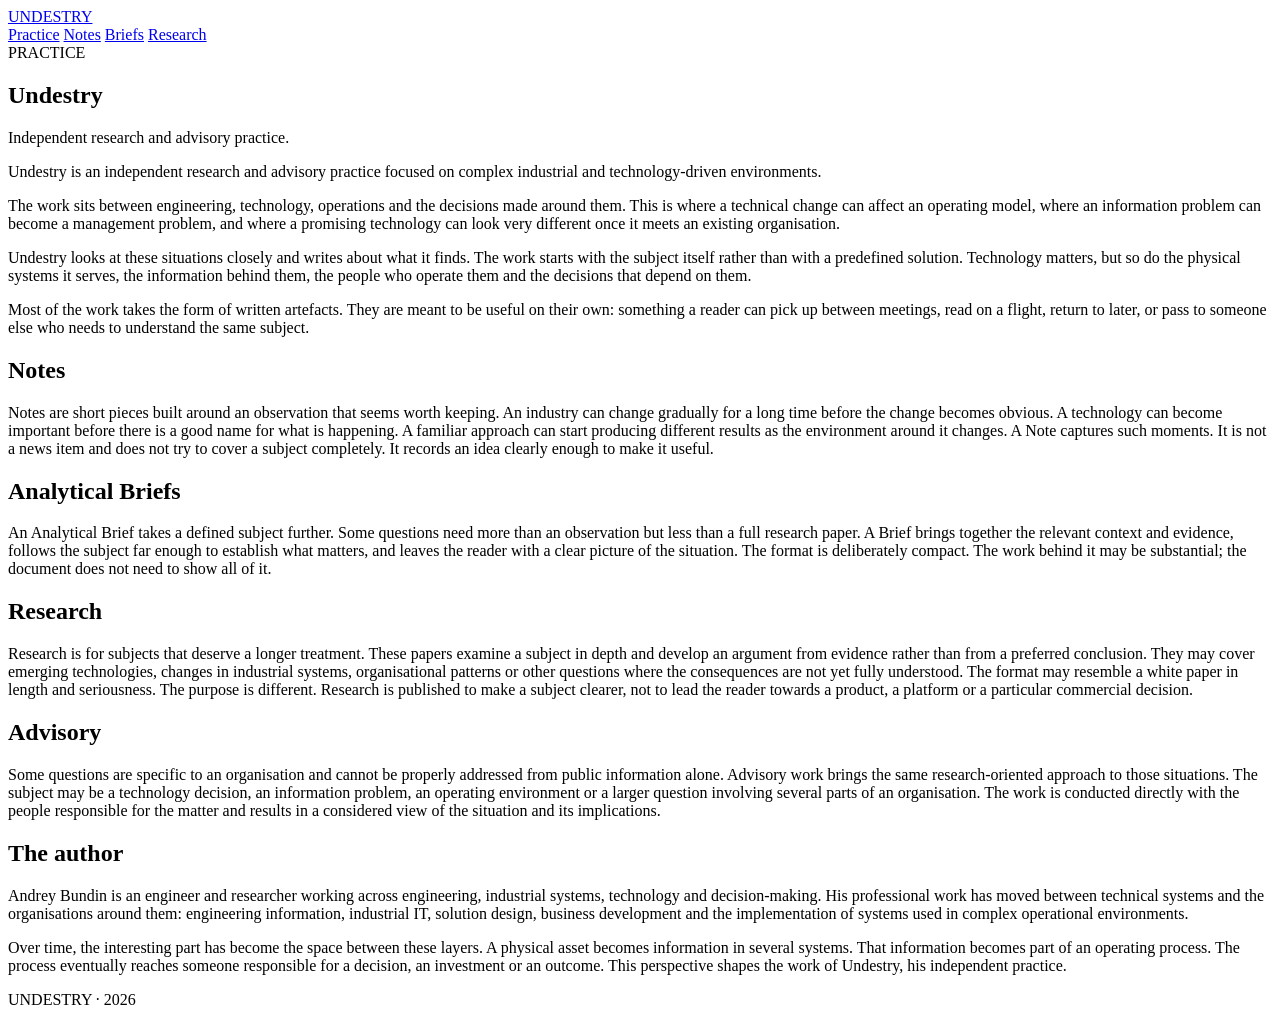
==== practice/index.html @ f784e0db "Create index.html for Undestry practice website This HTML file serves as the main structure for the " ====
<!DOCTYPE html>

<html lang="en">

<head>
    <meta charset="UTF-8">
    <meta name="viewport" content="width=device-width, initial-scale=1.0">

<title>Practice — Undestry</title>

<link rel="preconnect" href="https://fonts.googleapis.com">
<link rel="preconnect" href="https://fonts.gstatic.com" crossorigin>

<link href="https://fonts.googleapis.com/css2?family=IBM+Plex+Mono:wght@400;500&family=IBM+Plex+Sans:wght@400;500&family=IBM+Plex+Serif:wght@400;500&display=swap" rel="stylesheet">

<link rel="stylesheet" href="style.css">

</head>

<body>

<header class="site-header">

    <a href="index.html" class="logo">
        UNDESTRY
    </a>

   <nav>
    <a href="practice.html">Practice</a>
    <a href="notes.html">Notes</a>
    <a href="briefs.html">Briefs</a>
    <a href="research.html">Research</a>
</nav>

</header>


<main class="article-page">

    <article>

        <div class="article-meta">
            PRACTICE
        </div>

        <h1>
            Undestry
        </h1>

        <p class="article-subtitle">
            Independent research and advisory practice.
        </p>


        <div class="article-body">

            <p>
                Undestry is an independent research and advisory practice
                focused on complex industrial and technology-driven environments.
            </p>

            <p>
                The work sits between engineering, technology, operations and
                the decisions made around them. This is where a technical change
                can affect an operating model, where an information problem can
                become a management problem, and where a promising technology can
                look very different once it meets an existing organisation.
            </p>

            <p>
                Undestry looks at these situations closely and writes about what
                it finds. The work starts with the subject itself rather than
                with a predefined solution. Technology matters, but so do the
                physical systems it serves, the information behind them, the
                people who operate them and the decisions that depend on them.
            </p>

            <p>
                Most of the work takes the form of written artefacts. They are
                meant to be useful on their own: something a reader can pick up
                between meetings, read on a flight, return to later, or pass to
                someone else who needs to understand the same subject.
            </p>


            <h2>Notes</h2>

            <p>
                Notes are short pieces built around an observation that seems
                worth keeping. An industry can change gradually for a long time before the
                change becomes obvious. A technology can become important before
                there is a good name for what is happening. A familiar approach
                can start producing different results as the environment around
                it changes. A Note captures such moments. It is not a news item and does not
                try to cover a subject completely. It records an idea clearly
                enough to make it useful.
            </p>


            <h2>Analytical Briefs</h2>

            <p>
                An Analytical Brief takes a defined subject further. Some questions need more than an observation but less than a full
                research paper. A Brief brings together the relevant context and
                evidence, follows the subject far enough to establish what
                matters, and leaves the reader with a clear picture of the
                situation. The format is deliberately compact. The work behind it may be
                substantial; the document does not need to show all of it.
            </p>


            <h2>Research</h2>

            <p>
                Research is for subjects that deserve a longer treatment. These papers examine a subject in depth and develop an argument
                from evidence rather than from a preferred conclusion. They may
                cover emerging technologies, changes in industrial systems,
                organisational patterns or other questions where the consequences
                are not yet fully understood. The format may resemble a white paper in length and seriousness.
                The purpose is different. Research is published to make a subject
                clearer, not to lead the reader towards a product, a platform or
                a particular commercial decision.
            </p>


            <h2>Advisory</h2>

            <p>
                Some questions are specific to an organisation and cannot be
                properly addressed from public information alone. Advisory work brings the same research-oriented approach to those
                situations. The subject may be a technology decision, an
                information problem, an operating environment or a larger question
                involving several parts of an organisation. The work is conducted directly with the people responsible for
                the matter and results in a considered view of the situation and
                its implications.
            </p>


            <h2>The author</h2>

            <p>
                Andrey Bundin is an engineer and researcher working across
                engineering, industrial systems, technology and decision-making. His professional work has moved between technical systems and
                the organisations around them: engineering information, industrial
                IT, solution design, business development and the implementation
                of systems used in complex operational environments.
            </p>

            <p>
                Over time, the interesting part has become the space between these
                layers. A physical asset becomes information in several systems.
                That information becomes part of an operating process. The process
                eventually reaches someone responsible for a decision, an investment
                or an outcome. This perspective shapes the work of Undestry, his independent
                practice.
            </p>

        </div>

    </article>

</main>


<footer>

    <div class="meta">
        UNDESTRY · 2026
    </div>

</footer>

</body>

</html>
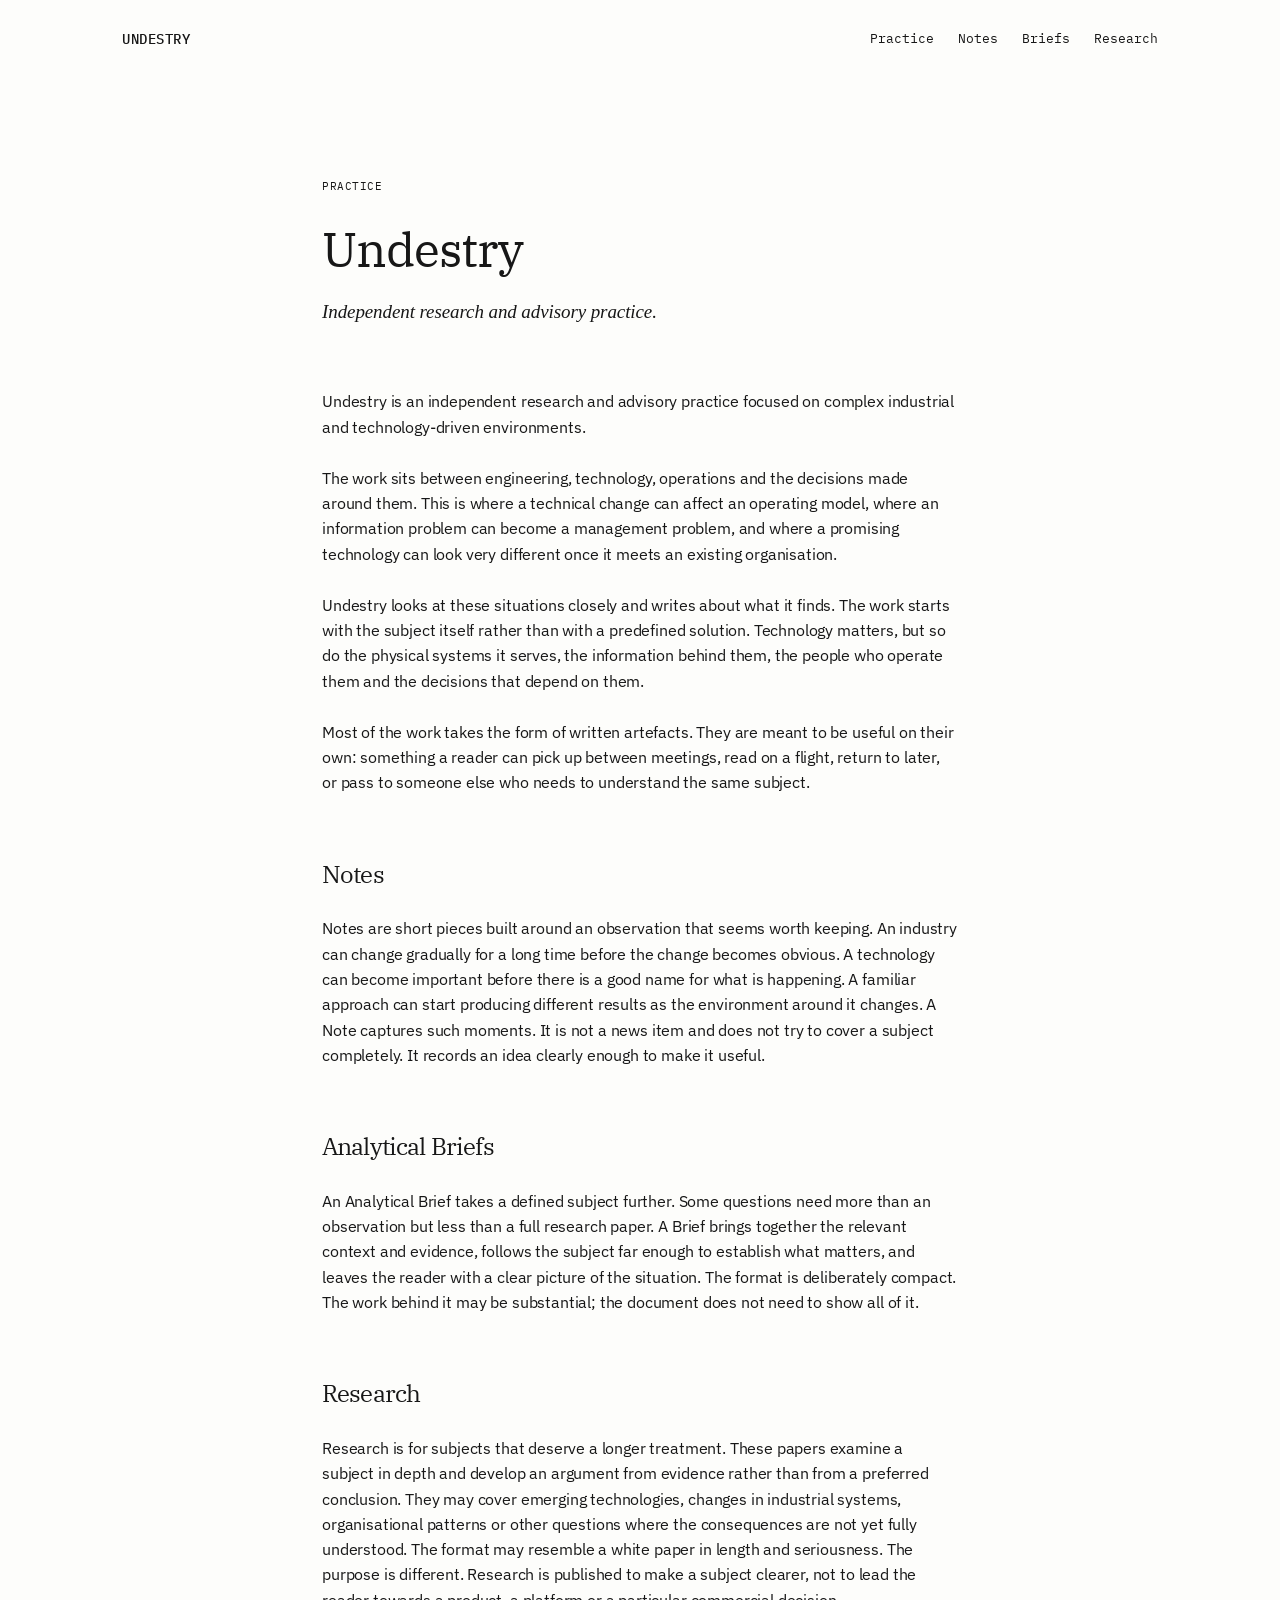
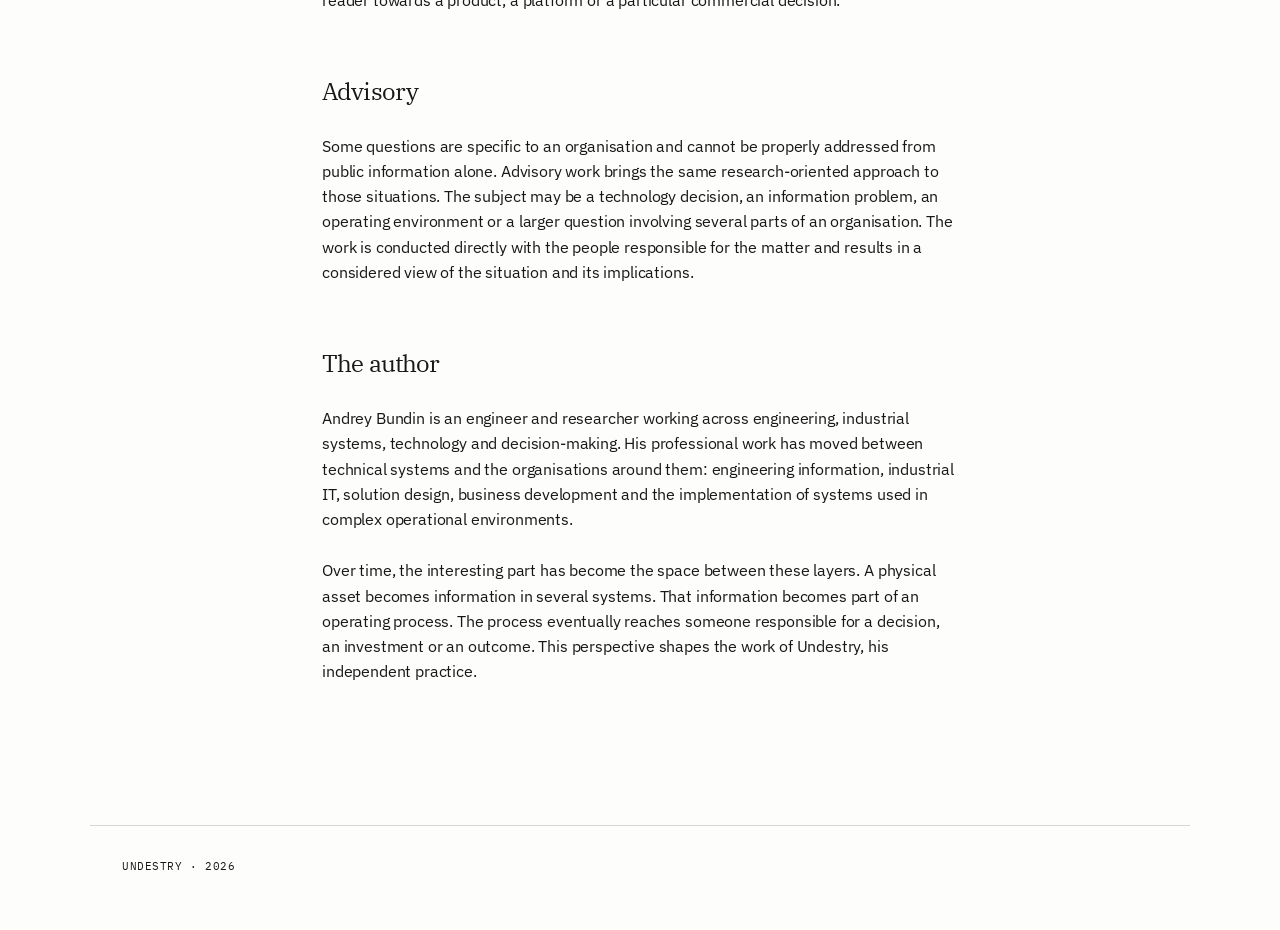
==== commit 5bc6bc62: "Update stylesheet link path in index.html" ====
--- a/practice/index.html
+++ b/practice/index.html
@@ -13,7 +13,7 @@
 
 <link href="https://fonts.googleapis.com/css2?family=IBM+Plex+Mono:wght@400;500&family=IBM+Plex+Sans:wght@400;500&family=IBM+Plex+Serif:wght@400;500&display=swap" rel="stylesheet">
 
-<link rel="stylesheet" href="style.css">
+<link rel="stylesheet" href="../style.css">
 
 </head>
 
--- a/style.css
+++ b/style.css
@@ -0,0 +1,298 @@
+/* --------------------------------
+   Base
+-------------------------------- */
+
+* {
+    box-sizing: border-box;
+}
+
+html {
+    scroll-behavior: smooth;
+}
+
+body {
+    margin: 0;
+    background: #fdfdfb;
+    color: #171717;
+
+    font-family: "IBM Plex Sans", sans-serif;
+    font-size: 17px;
+    line-height: 1.6;
+}
+
+
+/* --------------------------------
+   Header
+-------------------------------- */
+
+.site-header {
+    max-width: 1100px;
+    margin: 0 auto;
+    padding: 28px 32px;
+
+    display: flex;
+    justify-content: space-between;
+    align-items: center;
+}
+
+.logo {
+    color: inherit;
+    text-decoration: none;
+
+    font-family: "IBM Plex Mono", monospace;
+    font-size: 14px;
+    font-weight: 500;
+    letter-spacing: 0.04em;
+}
+
+nav {
+    display: flex;
+    gap: 24px;
+}
+
+nav a {
+    color: inherit;
+    text-decoration: none;
+
+    font-family: "IBM Plex Mono", monospace;
+    font-size: 13px;
+}
+
+nav a:hover {
+    text-decoration: underline;
+}
+
+
+/* --------------------------------
+   Main layout
+-------------------------------- */
+
+main {
+    max-width: 700px;
+    margin: 0 auto;
+    padding: 100px 32px 120px;
+}
+
+
+/* --------------------------------
+   Typography
+-------------------------------- */
+
+.meta {
+    margin-bottom: 24px;
+
+    font-family: "IBM Plex Mono", monospace;
+    font-size: 11px;
+    line-height: 1.5;
+    letter-spacing: 0.05em;
+    text-transform: uppercase;
+}
+
+h1,
+h2 {
+    margin: 0;
+
+    font-family: "IBM Plex Serif", serif;
+    font-weight: 400;
+}
+
+h1 {
+    font-size: 48px;
+    line-height: 1.12;
+    letter-spacing: -0.02em;
+}
+
+h2 {
+    font-size: 32px;
+    line-height: 1.2;
+}
+
+.lead {
+    max-width: 620px;
+    margin-top: 36px;
+
+    font-size: 18px;
+    line-height: 1.65;
+}
+
+
+/* --------------------------------
+   Sections
+-------------------------------- */
+
+section {
+    margin-bottom: 120px;
+}
+
+.research-item {
+    padding: 32px 0;
+    border-top: 1px solid #d6d6d2;
+}
+
+.research-item:last-child {
+    border-bottom: 1px solid #d6d6d2;
+}
+
+.research-item p {
+    margin: 10px 0 0;
+}
+
+
+/* --------------------------------
+   About
+-------------------------------- */
+
+.about p {
+    margin: 0;
+
+    font-size: 18px;
+    line-height: 1.65;
+}
+
+
+/* --------------------------------
+   Footer
+-------------------------------- */
+
+footer {
+    max-width: 1100px;
+    margin: 0 auto;
+    padding: 32px;
+
+    border-top: 1px solid #d6d6d2;
+}
+
+
+/* --------------------------------
+   Artifact pages
+   Note / Brief / Research
+-------------------------------- */
+
+.article-page {
+    max-width: 700px;
+    margin: 0 auto;
+    padding: 100px 32px 140px;
+}
+
+.article-meta {
+    margin-bottom: 28px;
+
+    font-family: "IBM Plex Mono", monospace;
+    font-size: 11px;
+    line-height: 1.5;
+    letter-spacing: 0.05em;
+    text-transform: uppercase;
+}
+
+.article-page h1 {
+    margin: 0;
+
+    font-family: "IBM Plex Serif", serif;
+    font-size: 48px;
+    line-height: 1.1;
+    font-weight: 400;
+    letter-spacing: -0.02em;
+}
+
+.article-body h2 {
+    margin: 64px 0 28px;
+
+    font-family: "IBM Plex Serif", serif;
+    font-size: 24px;
+    line-height: 1.2;
+    font-weight: 400;
+    letter-spacing: -0.035em;
+}
+
+.article-subtitle {
+    margin: 22px 0 64px;
+
+    font-family: "IBM Plex Serif", serif;
+    font-size: 19px;
+    line-height: 1.45;
+    font-style: italic;
+   letter-spacing: -0.005em;
+}
+
+.article-body p {
+    margin: 0 0 26px;
+
+    font-family: "IBM Plex Sans", sans-serif;
+    font-size: 16px;
+    line-height: 1.58;
+    letter-spacing: -0.01em;
+}
+
+.article-body p:last-child {
+    margin-bottom: 0;
+}
+
+/* --------------------------------
+   Mobile
+-------------------------------- */
+
+@media (max-width: 700px) {
+
+    .site-header {
+        padding: 22px 20px;
+    }
+
+    nav {
+        gap: 14px;
+    }
+
+    nav a {
+        font-size: 11px;
+    }
+
+    main {
+        padding: 70px 20px 80px;
+    }
+
+    h1 {
+        font-size: 38px;
+    }
+
+    h2 {
+        font-size: 28px;
+    }
+
+    .lead,
+    .about p {
+        font-size: 17px;
+    }
+
+    section {
+        margin-bottom: 90px;
+    }
+
+    .article-page {
+        padding: 70px 20px 90px;
+    }
+
+    .article-page h1 {
+        font-size: 40px;
+    }
+
+    .article-subtitle {
+        font-size: 18px;
+        margin-bottom: 50px;
+    }
+
+    .article-body p {
+        font-size: 17px;
+        line-height: 1.65;
+        margin-bottom: 26px;
+    }
+   
+}
+
+.item-meta {
+    margin-bottom: 12px;
+
+    font-family: "IBM Plex Mono", monospace;
+    font-size: 10px;
+    line-height: 1.5;
+    letter-spacing: 0.04em;
+    text-transform: uppercase;
+}
